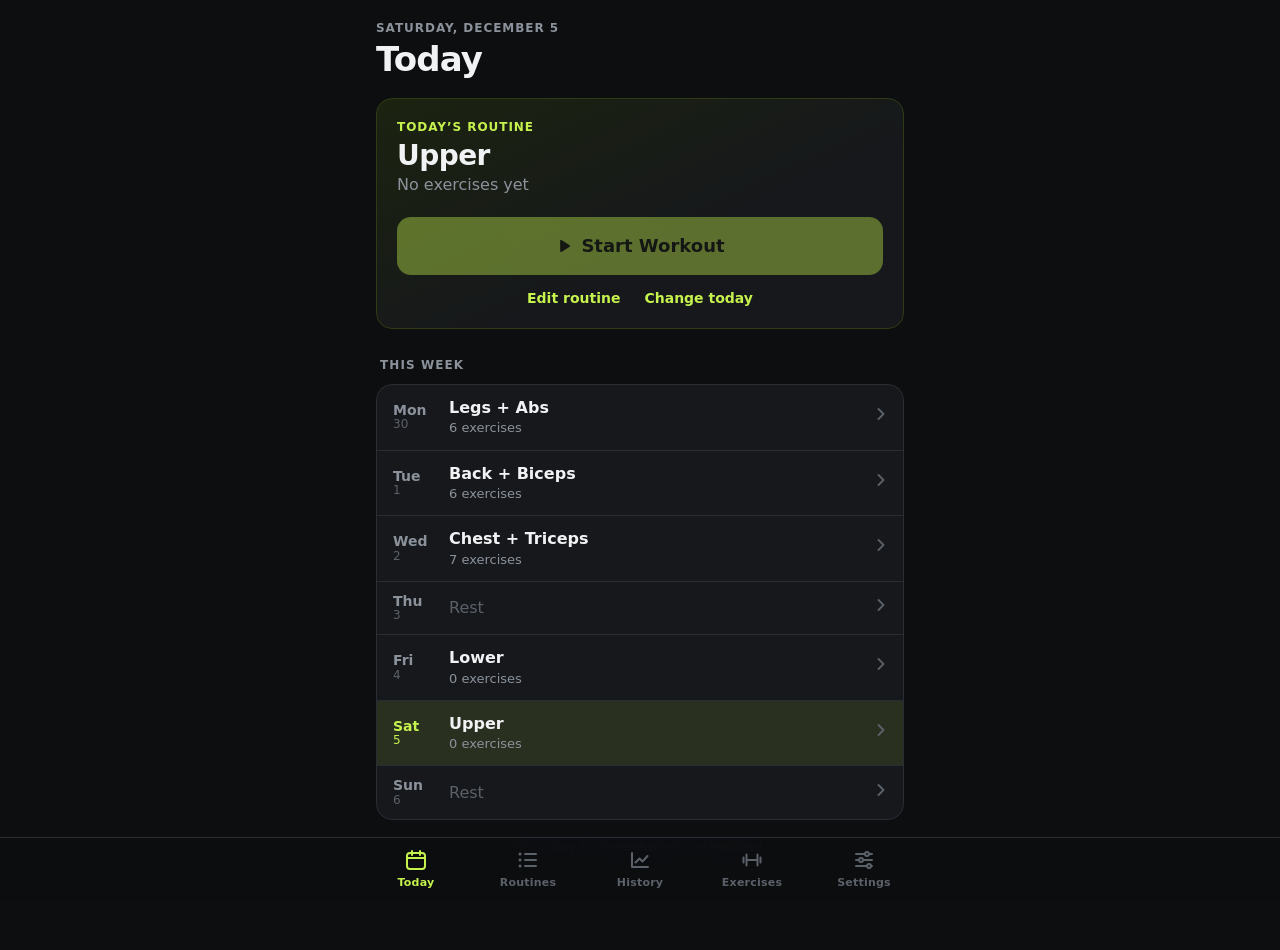
==== index.html @ bd248560 "Setline: first version Personal workout tracker PWA: routines and weekly schedule, live set logging " ====
<!doctype html>
<!--
  index.html — the single page that hosts the whole app.
  There is no build step: the browser loads css/app.css and js/app.js directly.
  js/app.js then draws each "screen" into <main id="view"> based on the URL hash
  (#/home, #/routines, ...). All paths are relative so the app also works when
  GitHub Pages serves it from a sub-folder like /setline/.
-->
<html lang="en">
<head>
  <meta charset="utf-8">
  <meta name="viewport" content="width=device-width, initial-scale=1, viewport-fit=cover">
  <meta name="theme-color" content="#0d0e10">
  <meta name="color-scheme" content="dark">
  <title>Setline</title>
  <meta name="description" content="Personal workout tracker">

  <!-- PWA: the manifest tells the phone the app's name, icon and colours for "Add to Home Screen". -->
  <link rel="manifest" href="manifest.webmanifest">
  <link rel="icon" type="image/png" sizes="32x32" href="icons/favicon-32.png">
  <!-- iPhone/iPad read these instead of the manifest. -->
  <link rel="apple-touch-icon" href="icons/apple-touch-icon.png">
  <meta name="apple-mobile-web-app-capable" content="yes">
  <meta name="mobile-web-app-capable" content="yes">
  <meta name="apple-mobile-web-app-title" content="Setline">
  <meta name="apple-mobile-web-app-status-bar-style" content="black-translucent">

  <link rel="stylesheet" href="css/app.css">
  <!-- type="module" lets us use import/export between JS files. -->
  <script type="module" src="js/app.js"></script>
</head>
<body>
  <main id="view" class="view" aria-live="polite"></main>

  <!-- Bottom tab bar. app.js adds the "active" class to the current tab. -->
  <nav class="tabbar" aria-label="Main">
    <a href="#/home" data-tab="home">
      <svg viewBox="0 0 24 24" fill="none" stroke="currentColor" stroke-width="2" stroke-linecap="round" stroke-linejoin="round"><rect x="3" y="5" width="18" height="16" rx="3"/><path d="M3 10h18M8 3v4M16 3v4"/></svg>
      <span>Today</span>
    </a>
    <a href="#/routines" data-tab="routines">
      <svg viewBox="0 0 24 24" fill="none" stroke="currentColor" stroke-width="2" stroke-linecap="round" stroke-linejoin="round"><path d="M9 6h11M9 12h11M9 18h11"/><path d="M4 6h.01M4 12h.01M4 18h.01" stroke-width="3"/></svg>
      <span>Routines</span>
    </a>
    <a href="#/history" data-tab="history">
      <svg viewBox="0 0 24 24" fill="none" stroke="currentColor" stroke-width="2" stroke-linecap="round" stroke-linejoin="round"><path d="M4 19V5M4 19h16"/><path d="M7.5 14.5l4-4 3 3 5-5.5"/></svg>
      <span>History</span>
    </a>
    <a href="#/exercises" data-tab="exercises">
      <svg viewBox="0 0 24 24" fill="none" stroke="currentColor" stroke-width="2" stroke-linecap="round" stroke-linejoin="round"><path d="M6.5 6.5v11M17.5 6.5v11M3.5 9.5v5M20.5 9.5v5M6.5 12h11"/></svg>
      <span>Exercises</span>
    </a>
    <a href="#/settings" data-tab="settings">
      <svg viewBox="0 0 24 24" fill="none" stroke="currentColor" stroke-width="2" stroke-linecap="round" stroke-linejoin="round"><path d="M4 6h9M17 6h3M4 12h3M11 12h9M4 18h11M19 18h1"/><circle cx="15" cy="6" r="2"/><circle cx="9" cy="12" r="2"/><circle cx="17" cy="18" r="2"/></svg>
      <span>Settings</span>
    </a>
  </nav>
</body>
</html>
---- css/app.css ----
/*
  app.css — all styles. Mobile-first: the base styles target phones, and the
  layout is capped at 560px wide so it also looks right on a desktop browser.
  Colours live in CSS variables (custom properties) at the top, so the whole
  look can be changed in one place.
*/

:root {
  --bg: #0d0e10;
  --surface: #16181b;
  --surface-2: #1e2125;
  --surface-3: #282c31;
  --line: #2a2e34;
  --text: #f1f2f4;
  --muted: #8b929b;
  --faint: #5b6169;

  --accent: #c6f24e;          /* Setline lime */
  --accent-ink: #11150a;      /* text on top of the accent */
  --accent-soft: rgba(198, 242, 78, 0.11);

  --warmup: #f6c344;
  --failure: #ff6363;
  --drop: #a98bff;
  --danger: #ff6363;

  --radius: 16px;
  --tabbar-h: 62px;
  --safe-top: env(safe-area-inset-top, 0px);
  --safe-bottom: env(safe-area-inset-bottom, 0px);
  color-scheme: dark;
}

* { box-sizing: border-box; }
html, body {
  margin: 0;
  background: var(--bg);
  color: var(--text);
  font: 16px/1.4 system-ui, -apple-system, "Segoe UI", Roboto, sans-serif;
  -webkit-font-smoothing: antialiased;
}
body { min-height: 100dvh; -webkit-tap-highlight-color: transparent; overscroll-behavior-y: none; }
button, input, select { font: inherit; color: inherit; }
button { cursor: pointer; background: none; border: 0; padding: 0; }
a { color: inherit; text-decoration: none; }
ul.plain { list-style: none; margin: 0; padding: 0; }
[hidden] { display: none !important; }
:focus-visible { outline: 2px solid var(--accent); outline-offset: 2px; }

.view {
  max-width: 560px;
  margin: 0 auto;
  padding: calc(var(--safe-top) + 12px) 16px calc(var(--tabbar-h) + var(--safe-bottom) + 32px);
}

/* ---------- tab bar ---------- */
.tabbar {
  position: fixed; left: 0; right: 0; bottom: 0; z-index: 10;
  display: flex; justify-content: center;
  padding-bottom: var(--safe-bottom);
  background: rgba(13, 14, 16, 0.9);
  backdrop-filter: blur(14px);
  -webkit-backdrop-filter: blur(14px);
  border-top: 1px solid var(--line);
}
.tabbar a {
  flex: 1; max-width: 140px; height: var(--tabbar-h);
  display: flex; flex-direction: column; align-items: center; justify-content: center; gap: 3px;
  color: var(--faint); font-size: 11px; font-weight: 700; letter-spacing: 0.02em;
}
.tabbar svg { width: 24px; height: 24px; }
.tabbar a.active { color: var(--accent); }

/* ---------- type & layout ---------- */
svg.i { width: 20px; height: 20px; flex: none; }
.page-head { display: flex; align-items: flex-end; justify-content: space-between; gap: 12px; margin: 8px 0 20px; }
.page-head h1 { margin: 0; font-size: 34px; line-height: 1.1; letter-spacing: -0.025em; }
.eyebrow { margin: 0 0 4px; color: var(--muted); font-size: 12px; font-weight: 700; text-transform: uppercase; letter-spacing: 0.08em; }
.eyebrow.accent { color: var(--accent); }
.section-title { margin: 28px 4px 10px; color: var(--muted); font-size: 12px; font-weight: 800; text-transform: uppercase; letter-spacing: 0.09em; }
.muted { color: var(--muted); }
.small { font-size: 14px; }
.footnote { margin: 18px 4px 0; color: var(--faint); font-size: 13px; text-align: center; }
.card { background: var(--surface); border: 1px solid var(--line); border-radius: var(--radius); }
.card.pad { padding: 16px; }
.card.pad > p:first-child { margin-top: 0; }
.stack { display: flex; flex-direction: column; gap: 12px; }
.empty { padding: 32px 20px; text-align: center; color: var(--muted); }
.empty h3 { margin: 0 0 6px; color: var(--text); font-size: 18px; }
.empty p { margin: 0 0 18px; }
.chips { display: flex; flex-wrap: wrap; gap: 4px; margin-top: 8px; }
.chip { padding: 2px 9px; border-radius: 999px; background: var(--accent-soft); color: var(--accent); font-size: 12px; font-weight: 800; }
.tag { display: inline-flex; align-items: center; gap: 4px; padding: 2px 8px; border-radius: 6px; background: var(--surface-3); color: var(--muted); font-size: 11px; font-weight: 800; letter-spacing: 0.04em; text-transform: uppercase; }
.tag svg.i { width: 12px; height: 12px; }
.link { color: var(--accent); font-weight: 700; font-size: 14px; }

/* ---------- buttons ---------- */
.btn {
  display: inline-flex; align-items: center; justify-content: center; gap: 8px;
  height: 48px; padding: 0 20px; border-radius: 12px;
  background: var(--surface-3); font-weight: 750; white-space: nowrap;
  transition: transform 0.08s, opacity 0.15s;
}
.btn:active:not(:disabled) { transform: scale(0.97); }
.btn:disabled { opacity: 0.4; cursor: default; }
.btn-primary { background: var(--accent); color: var(--accent-ink); }
.btn-block { width: 100%; }
.btn-big { height: 58px; font-size: 18px; border-radius: 14px; }
.btn-small { height: 36px; padding: 0 14px; border-radius: 999px; font-size: 14px; }
.btn-small svg.i { width: 16px; height: 16px; }
.btn-danger { background: rgba(255, 99, 99, 0.14); color: var(--danger); }
.btn-ghost-danger { background: none; color: var(--danger); margin-top: 8px; }
.icon-btn {
  width: 40px; height: 40px; flex: none; display: inline-grid; place-items: center;
  border-radius: 10px; color: var(--muted);
}
.icon-btn:active:not(:disabled) { background: var(--surface-3); color: var(--text); }
.icon-btn:disabled { opacity: 0.2; cursor: default; }
.icon-btn.small { width: 36px; height: 36px; margin: 0 auto; color: var(--faint); }
.icon-btn.small svg.i { width: 16px; height: 16px; }

/* ---------- Today screen ---------- */
.today { padding: 20px; background: linear-gradient(155deg, #1c2310 0%, var(--surface) 60%); border-color: #2f3b15; }
.today.rest { background: var(--surface); border-color: var(--line); }
.today h2 { margin: 0 0 2px; font-size: 28px; letter-spacing: -0.02em; line-height: 1.15; }
.today .muted { margin: 0 0 20px; }
.start-btn svg.i { width: 18px; height: 18px; }
.today-links { display: flex; justify-content: center; gap: 24px; margin-top: 14px; }

.week { overflow: hidden; }
.week li + li { border-top: 1px solid var(--line); }
.week button { width: 100%; display: grid; grid-template-columns: 44px 1fr auto; align-items: center; gap: 12px; padding: 12px 12px 12px 16px; text-align: left; }
.week .day { display: flex; flex-direction: column; line-height: 1.1; }
.week .day b { font-size: 14px; color: var(--muted); }
.week .day small { font-size: 12px; color: var(--faint); font-variant-numeric: tabular-nums; }
.week .plan { display: flex; flex-direction: column; font-weight: 650; min-width: 0; }
.week .plan small { color: var(--muted); font-size: 13px; font-weight: 500; }
.week .plan.rest { color: var(--faint); font-weight: 500; }
.week .chev { color: var(--faint); }
.week .today-row { background: var(--accent-soft); }
.week .today-row .day b, .week .today-row .day small { color: var(--accent); }

/* ---------- routine list ---------- */
.routine-card { display: flex; align-items: center; padding-right: 6px; }
.routine-main { flex: 1; min-width: 0; padding: 14px 8px 14px 16px; }
.routine-name { font-size: 17px; font-weight: 750; }
.routine-meta { margin-top: 2px; color: var(--muted); font-size: 14px; }
.routine-actions { display: flex; }

/* ---------- routine editor ---------- */
.topbar { display: grid; grid-template-columns: 40px 1fr 40px; align-items: center; gap: 8px; margin: 0 -6px 16px; }
.topbar-title { min-width: 0; font-size: 19px; font-weight: 800; text-align: center; overflow: hidden; text-overflow: ellipsis; white-space: nowrap; }

.ex-card { padding: 14px 0 10px; }
.ex-head { display: flex; align-items: flex-start; gap: 8px; padding: 0 6px 0 16px; }
.ex-title { flex: 1; min-width: 0; }
.ex-name { color: var(--accent); font-size: 17px; font-weight: 750; }
.ex-sub { color: var(--muted); font-size: 13px; }
.target-row { display: flex; align-items: center; gap: 10px; padding: 8px 16px 6px; color: var(--muted); font-size: 14px; font-weight: 600; }
.target-input {
  width: 90px; height: 34px; padding: 0 10px; border-radius: 8px;
  border: 1px solid var(--line); background: var(--surface-2);
  font-size: 16px; font-weight: 700; text-align: center;
}
.target-input:focus { outline: none; border-color: var(--accent); }
.target-input::placeholder { color: var(--faint); font-weight: 500; }

/* The set table: SET | LBS | REPS | (remove). Stage 2 adds PREVIOUS and ✓. */
.set-grid { display: grid; grid-template-columns: 48px 1fr 1fr 40px; align-items: center; column-gap: 8px; padding: 0 8px 0 12px; }
.set-grid.timed { grid-template-columns: 48px 1fr 40px; }
.set-head { height: 30px; color: var(--faint); font-size: 11px; font-weight: 800; letter-spacing: 0.09em; text-transform: uppercase; }
.set-head > span { text-align: center; }
.set-row { height: 46px; }

.set-badge {
  width: 36px; height: 32px; margin: 0 auto; border-radius: 8px;
  display: grid; place-items: center;
  background: var(--surface-2); font-weight: 800; font-variant-numeric: tabular-nums;
}
.set-badge.type-warmup { color: var(--warmup); }
.set-badge.type-failure { color: var(--failure); }
.set-badge.type-drop { color: var(--drop); }

.cell-input {
  width: 100%; height: 36px; padding: 0 4px; border-radius: 8px;
  border: 1px solid transparent; background: var(--surface-2);
  font-size: 16px; font-weight: 700; text-align: center; font-variant-numeric: tabular-nums;
}
.cell-input:focus { outline: none; border-color: var(--accent); background: var(--surface-3); }
.cell-input::placeholder { color: var(--faint); font-weight: 500; }
.cell-input.invalid { border-color: var(--danger); }

.add-set {
  display: flex; align-items: center; justify-content: center; gap: 6px;
  width: calc(100% - 24px); height: 38px; margin: 8px 12px 0;
  border-radius: 10px; background: var(--surface-2); font-size: 14px; font-weight: 750;
}
.add-set svg.i { width: 16px; height: 16px; }
.add-exercise { margin-top: 16px; }

/* ---------- exercise library ---------- */
.search {
  display: flex; align-items: center; gap: 10px; height: 46px; padding: 0 14px; margin-bottom: 8px;
  border-radius: 12px; background: var(--surface-2); color: var(--muted);
}
.search input { flex: 1; min-width: 0; border: 0; outline: none; background: transparent; font-size: 16px; }
.list { overflow: hidden; }
.ex-row { width: 100%; display: flex; align-items: center; justify-content: space-between; gap: 12px; padding: 14px 16px; text-align: left; }
.ex-row + .ex-row { border-top: 1px solid var(--line); }
.ex-row:active { background: var(--surface-2); }
.ex-row-name { font-weight: 600; }
.ex-row-tags { display: flex; gap: 6px; }

/* ---------- bottom sheets ---------- */
.sheet-backdrop {
  position: fixed; inset: 0; z-index: 50;
  display: flex; align-items: flex-end; justify-content: center;
  background: rgba(0, 0, 0, 0); transition: background 0.2s;
}
.sheet-backdrop.open { background: rgba(0, 0, 0, 0.6); }
.sheet {
  width: 100%; max-width: 560px; max-height: 88dvh; overflow-y: auto;
  padding: 8px 16px calc(20px + var(--safe-bottom));
  background: var(--surface); border: 1px solid var(--line); border-bottom: 0; border-radius: 22px 22px 0 0;
  transform: translateY(100%); transition: transform 0.22s cubic-bezier(0.2, 0.8, 0.2, 1);
}
.sheet-tall { height: 88dvh; }
.sheet-backdrop.open .sheet { transform: none; }
.sheet-handle { width: 40px; height: 5px; margin: 4px auto 12px; border-radius: 3px; background: var(--surface-3); }
.sheet-title { margin: 0 0 14px; font-size: 18px; text-align: center; }
.sheet-message { margin: 0 0 16px; color: var(--muted); text-align: center; }
.sheet-actions { display: flex; gap: 10px; margin-top: 16px; }
.sheet-actions .btn { flex: 1; }
.picker-list { margin-top: 4px; }
.picker-list .section-title { margin-top: 20px; }
.sheet .search + .btn { margin-bottom: 4px; }

.action-list { display: flex; flex-direction: column; gap: 2px; }
.action-item { display: flex; align-items: center; gap: 12px; min-height: 52px; padding: 0 12px; border-radius: 12px; font-weight: 650; text-align: left; }
.action-item:active:not(:disabled), .action-item.active { background: var(--surface-2); }
.action-item:disabled { opacity: 0.3; cursor: default; }
.action-item.danger { color: var(--danger); }
.action-label { flex: 1; }
.action-item svg.i { color: var(--accent); }
.action-item .set-badge { margin: 0; }

/* ---------- forms ---------- */
.field { display: flex; flex-direction: column; gap: 6px; margin-bottom: 16px; }
.field-label { color: var(--muted); font-size: 13px; font-weight: 700; }
.input {
  width: 100%; height: 48px; padding: 0 14px; border-radius: 12px;
  border: 1px solid var(--line); background: var(--surface-2); font-size: 16px;
}
.input:focus { outline: none; border-color: var(--accent); }
select.input {
  appearance: none; -webkit-appearance: none; padding-right: 40px;
  background-image: url("data:image/svg+xml,%3Csvg xmlns='http://www.w3.org/2000/svg' viewBox='0 0 24 24' fill='none' stroke='%238b929b' stroke-width='2.2' stroke-linecap='round'%3E%3Cpath d='M6 9l6 6 6-6'/%3E%3C/svg%3E");
  background-repeat: no-repeat; background-position: right 12px center; background-size: 18px;
}
.segmented { display: flex; gap: 4px; padding: 4px; border-radius: 12px; background: var(--surface-2); }
.segmented button { flex: 1; min-height: 40px; padding: 0 6px; border-radius: 9px; color: var(--muted); font-size: 14px; font-weight: 750; }
.segmented button.on { background: var(--surface-3); color: var(--text); box-shadow: inset 0 0 0 1px var(--line); }

/* ---------- toast ---------- */
.toast {
  position: fixed; left: 50%; bottom: calc(var(--tabbar-h) + var(--safe-bottom) + 16px); z-index: 60;
  max-width: calc(100% - 32px); padding: 10px 18px; border-radius: 999px;
  background: var(--text); color: var(--bg); font-size: 14px; font-weight: 700; text-align: center;
  opacity: 0; transform: translate(-50%, 8px); transition: opacity 0.2s, transform 0.2s;
}
.toast.show { opacity: 1; transform: translate(-50%, 0); }

/* ---------- live workout (stage 2) ---------- */
body.in-workout .tabbar { display: none; }
body.in-workout .view { padding-bottom: calc(var(--safe-bottom) + 40px); }
.workout-bar { grid-template-columns: 40px 1fr auto; margin-right: 0; }

.stats {
  display: grid; grid-template-columns: repeat(3, 1fr); gap: 8px; margin: -4px 0 16px;
}
.stats > div { display: flex; flex-direction: column; padding: 10px 12px; border-radius: 12px; background: var(--surface); border: 1px solid var(--line); }
.stats span { color: var(--muted); font-size: 11px; font-weight: 800; letter-spacing: 0.08em; text-transform: uppercase; }
.stats b { font-size: 17px; font-variant-numeric: tabular-nums; white-space: nowrap; }

/* SET | PREVIOUS | LBS | REPS | ✓ */
.set-grid.live { grid-template-columns: 40px minmax(0, 1fr) 64px 52px 40px; column-gap: 6px; padding: 0 8px; }
.set-grid.live.timed { grid-template-columns: 40px minmax(0, 1fr) 84px 40px; }
.set-head svg.i { width: 14px; height: 14px; margin: 0 auto; display: block; }

.prev-cell {
  min-width: 0; height: 36px; padding: 0 2px;
  color: var(--muted); font-size: 13px; font-weight: 600; font-variant-numeric: tabular-nums;
  white-space: nowrap; overflow: hidden; text-overflow: ellipsis; text-align: center;
}
.prev-cell:disabled { color: var(--faint); cursor: default; }

.check {
  width: 36px; height: 32px; margin: 0 auto; border-radius: 8px;
  display: grid; place-items: center; background: var(--surface-3); color: var(--faint);
}
.check svg.i { width: 18px; height: 18px; }
.check.on { background: var(--accent); color: var(--accent-ink); }

/* A completed row gets a lime tint, like a ticked-off line on paper. */
.set-row.done { background: var(--accent-soft); }
.set-row.done .cell-input { background: transparent; }
.ex-card.complete { border-color: #3a4a18; }
.ex-card { overflow: hidden; }

/* "Workout in progress" bar shown above the tabs on other screens */
.resume-bar {
  position: fixed; z-index: 9; left: 50%; transform: translateX(-50%);
  bottom: calc(var(--tabbar-h) + var(--safe-bottom) + 10px);
  width: calc(100% - 24px); max-width: 536px; height: 52px; padding: 0 14px;
  display: flex; align-items: center; gap: 10px;
  border-radius: 14px; background: var(--accent); color: var(--accent-ink); font-weight: 750;
  box-shadow: 0 8px 24px rgba(0, 0, 0, 0.45);
}
.resume-name { flex: 1; min-width: 0; overflow: hidden; text-overflow: ellipsis; white-space: nowrap; }
.resume-clock { font-variant-numeric: tabular-nums; opacity: 0.75; }
.resume-cta { display: flex; align-items: center; gap: 2px; }
.pulse { width: 9px; height: 9px; border-radius: 50%; background: var(--accent-ink); animation: pulse 1.6s infinite; }
@keyframes pulse { 50% { opacity: 0.25; } }
body.has-resume .view { padding-bottom: calc(var(--tabbar-h) + var(--safe-bottom) + 96px); }
body.has-resume .toast { bottom: calc(var(--tabbar-h) + var(--safe-bottom) + 76px); }

/* ---------- history, stats, charts (stage 3) ---------- */
.tabbar a { max-width: 112px; }

.bw-card { display: flex; align-items: center; justify-content: space-between; gap: 12px; padding: 16px; }
.bw-card p { margin: 0; }
.bw-now { font-size: 26px; font-weight: 800; letter-spacing: -0.02em; font-variant-numeric: tabular-nums; }
.bw-now small { font-size: 15px; color: var(--muted); font-weight: 600; }
.bw-now.muted { font-size: 17px; font-weight: 600; }
.week-summary { margin: 14px 4px 0; color: var(--muted); font-size: 14px; }
.week-summary b { color: var(--text); }

.workout-card { display: block; padding: 14px 16px; }
.workout-card:active { background: var(--surface-2); }
.wc-name { font-size: 17px; font-weight: 750; }
.wc-date { color: var(--muted); font-size: 13px; }
.wc-stats { display: grid; grid-template-columns: repeat(3, 1fr); gap: 8px; margin: 12px 0 10px; }
.wc-stats > div { display: flex; flex-direction: column; }
.wc-stats span { color: var(--faint); font-size: 11px; font-weight: 800; letter-spacing: 0.08em; text-transform: uppercase; }
.wc-stats b { font-variant-numeric: tabular-nums; }
.wc-exercises { color: var(--muted); font-size: 13px; overflow: hidden; text-overflow: ellipsis; white-space: nowrap; }

.detail-date { margin: -8px 0 16px; color: var(--muted); font-size: 14px; text-align: center; }
.done-sets { display: flex; flex-direction: column; gap: 4px; padding: 10px 16px 4px; }
.done-set { display: flex; align-items: center; gap: 12px; font-weight: 600; font-variant-numeric: tabular-nums; }
.done-set .set-badge { width: 30px; height: 26px; margin: 0; font-size: 13px; }
.best-tag { margin-left: auto; color: var(--accent); font-size: 11px; font-weight: 800; text-transform: uppercase; letter-spacing: 0.06em; }
a.ex-title:active .ex-sub { color: var(--text); }

.stats.records.four { grid-template-columns: repeat(2, 1fr); }
.stats.records b { font-size: 16px; white-space: normal; }
.chart-card { padding: 12px; margin-top: 4px; }
.chart-card .segmented { margin-bottom: 8px; }
.session { display: block; padding: 12px 0 10px; }
.session-head { display: flex; align-items: center; justify-content: space-between; gap: 8px; padding: 0 16px; }
.session-head .chips { margin: 0; }
.session .done-sets { padding-top: 8px; }

/* chart */
.chart { position: relative; outline: none; border-radius: 10px; }
.chart:focus-visible { box-shadow: 0 0 0 2px var(--accent); }
.chart svg { display: block; touch-action: pan-y; }
.chart .grid { stroke: var(--line); stroke-width: 1; }
.chart .axis { fill: var(--faint); font-size: 11px; font-weight: 600; font-variant-numeric: tabular-nums; }
.chart .line { fill: none; stroke: var(--accent); stroke-width: 2; stroke-linejoin: round; stroke-linecap: round; }
.chart .area { fill: var(--accent); opacity: 0.1; }
.chart .dot { fill: var(--accent); stroke: var(--surface); stroke-width: 2; }
.chart .crosshair { stroke: var(--muted); stroke-width: 1; }
.chart .hit { fill: transparent; cursor: crosshair; }
.chart-empty { margin: 0; padding: 48px 12px; color: var(--muted); text-align: center; }
.chart-tip {
  position: absolute; pointer-events: none; z-index: 2;
  display: flex; flex-direction: column; padding: 6px 10px; border-radius: 8px;
  background: var(--surface-3); border: 1px solid var(--line); box-shadow: 0 6px 16px rgba(0, 0, 0, 0.4);
  font-size: 12px; color: var(--muted); white-space: nowrap;
}
.chart-tip b { color: var(--text); font-size: 14px; font-variant-numeric: tabular-nums; }

/* body weight */
.bw-inputs { display: grid; grid-template-columns: 1fr 1fr; gap: 10px; margin-bottom: 12px; }
.bw-form p { margin: 10px 0 0; text-align: center; }
input[type="date"].input { color-scheme: dark; }
.bw-row { display: grid; grid-template-columns: 1fr auto 52px 36px; align-items: center; gap: 8px; padding: 8px 8px 8px 16px; }
.bw-row + .bw-row { border-top: 1px solid var(--line); }
.bw-date { color: var(--muted); font-size: 14px; }
.bw-row b { font-variant-numeric: tabular-nums; }
.bw-diff { color: var(--faint); font-size: 13px; text-align: right; font-variant-numeric: tabular-nums; }

/* ---------- PWA + backup (stage 4) ---------- */
.update-bar {
  position: fixed; z-index: 70; left: 50%; transform: translateX(-50%);
  top: calc(var(--safe-top) + 10px); width: calc(100% - 24px); max-width: 536px;
  display: flex; align-items: center; justify-content: space-between; gap: 12px;
  padding: 10px 10px 10px 16px; border-radius: 14px;
  background: var(--surface-3); border: 1px solid var(--line); box-shadow: 0 8px 24px rgba(0, 0, 0, 0.5);
  font-size: 14px; font-weight: 650;
}

.backup-reminder {
  display: flex; flex-direction: column; gap: 12px; margin-bottom: 12px; padding: 14px 16px;
  border-color: rgba(246, 195, 68, 0.35); background: rgba(246, 195, 68, 0.07);
}
.backup-reminder b { color: var(--warmup); }
.backup-reminder p { margin: 2px 0 0; color: var(--muted); font-size: 14px; }
.backup-reminder-actions { display: flex; justify-content: flex-end; gap: 8px; }

.backup-status { margin: 0 0 6px !important; font-weight: 700; }
.backup-status.due { color: var(--warmup); }
.backup-actions { display: flex; gap: 10px; margin-top: 14px; }
.backup-actions .btn { flex: 1; }
.info-row { display: flex; justify-content: space-between; gap: 12px; padding: 13px 16px; font-size: 14px; }
.info-row + .info-row { border-top: 1px solid var(--line); }
.info-row span { color: var(--muted); }
.info-row b { text-align: right; font-weight: 650; }
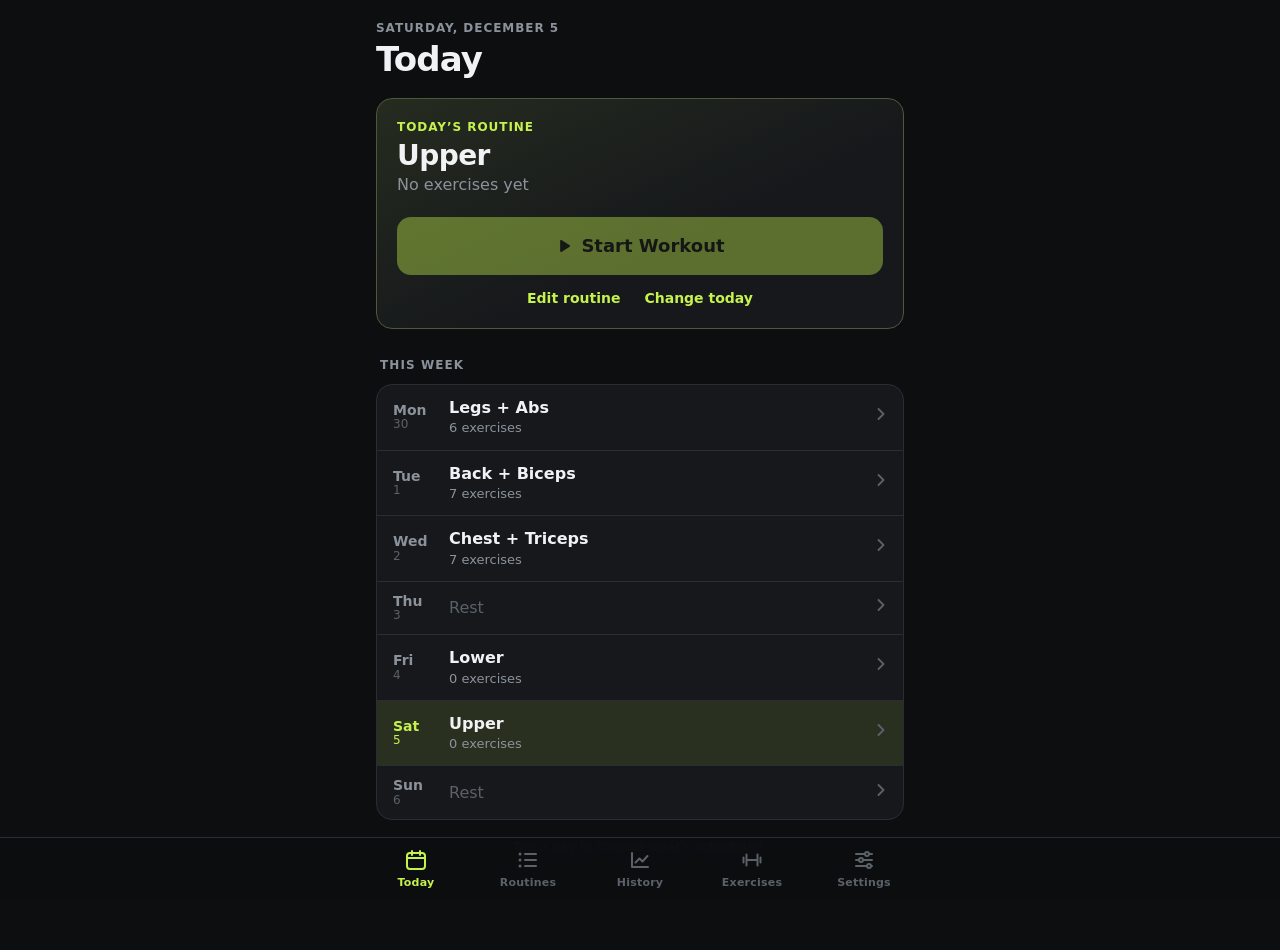
==== commit 7735822e: "Add colour themes: 6 accent colours and 3 backgrounds Settings → Appearance: Lime, Mint, Sky, Ember," ====
--- a/index.html
+++ b/index.html
@@ -25,6 +25,14 @@
   <meta name="apple-mobile-web-app-title" content="Setline">
   <meta name="apple-mobile-web-app-status-bar-style" content="black-translucent">
 
+  <!-- Apply your saved colour theme before anything draws (see js/theme.js). -->
+  <script>
+    try {
+      var t = JSON.parse(localStorage.getItem('setline-theme') || '{}');
+      if (t.accent && t.accent !== 'lime') document.documentElement.dataset.accent = t.accent;
+      if (t.bg && t.bg !== 'dark') document.documentElement.dataset.bg = t.bg;
+    } catch (e) {}
+  </script>
   <link rel="stylesheet" href="css/app.css">
   <!-- type="module" lets us use import/export between JS files. -->
   <script type="module" src="js/app.js"></script>
--- a/css/app.css
+++ b/css/app.css
@@ -17,7 +17,7 @@
 
   --accent: #c6f24e;          /* Setline lime */
   --accent-ink: #11150a;      /* text on top of the accent */
-  --accent-soft: rgba(198, 242, 78, 0.11);
+  --accent-soft: color-mix(in srgb, var(--accent) 11%, transparent); /* tints follow the accent */
 
   --warmup: #f6c344;
   --failure: #ff6363;
@@ -58,7 +58,7 @@
   position: fixed; left: 0; right: 0; bottom: 0; z-index: 10;
   display: flex; justify-content: center;
   padding-bottom: var(--safe-bottom);
-  background: rgba(13, 14, 16, 0.9);
+  background: color-mix(in srgb, var(--bg) 90%, transparent);
   backdrop-filter: blur(14px);
   -webkit-backdrop-filter: blur(14px);
   border-top: 1px solid var(--line);
@@ -120,7 +120,7 @@
 .icon-btn.small svg.i { width: 16px; height: 16px; }
 
 /* ---------- Today screen ---------- */
-.today { padding: 20px; background: linear-gradient(155deg, #1c2310 0%, var(--surface) 60%); border-color: #2f3b15; }
+.today { padding: 20px; background: linear-gradient(155deg, color-mix(in srgb, var(--accent) 9%, var(--surface)) 0%, var(--surface) 60%); border-color: color-mix(in srgb, var(--accent) 22%, var(--line)); }
 .today.rest { background: var(--surface); border-color: var(--line); }
 .today h2 { margin: 0 0 2px; font-size: 28px; letter-spacing: -0.02em; line-height: 1.15; }
 .today .muted { margin: 0 0 20px; }
@@ -304,7 +304,7 @@
 /* A completed row gets a lime tint, like a ticked-off line on paper. */
 .set-row.done { background: var(--accent-soft); }
 .set-row.done .cell-input { background: transparent; }
-.ex-card.complete { border-color: #3a4a18; }
+.ex-card.complete { border-color: color-mix(in srgb, var(--accent) 30%, var(--line)); }
 .ex-card { overflow: hidden; }
 
 /* "Workout in progress" bar shown above the tabs on other screens */
@@ -417,3 +417,80 @@
 .info-row + .info-row { border-top: 1px solid var(--line); }
 .info-row span { color: var(--muted); }
 .info-row b { text-align: right; font-weight: 650; }
+
+/* ---------- edit a past workout ---------- */
+.edit-details .field:last-child { margin-bottom: 0; }
+.edit-row { display: grid; grid-template-columns: minmax(0, 1fr) 88px; gap: 10px; }
+.edit-row .input { min-width: 0; width: 100%; }
+.edit-row .field { margin-bottom: 0; }
+input[type="datetime-local"].input { color-scheme: dark; padding-right: 8px; min-width: 0; }
+.input.invalid { border-color: var(--danger); }
+.stats.two { grid-template-columns: repeat(2, 1fr); margin-top: 12px; }
+
+/* ---------- calendar ---------- */
+.cal-card-count { font-size: 22px; font-weight: 800; letter-spacing: -0.02em; }
+.cal-card-count small { font-size: 14px; color: var(--muted); font-weight: 600; letter-spacing: 0; }
+.week-dots { display: flex; gap: 6px; margin-top: 8px; }
+.week-dot {
+  width: 26px; height: 26px; border-radius: 50%; display: grid; place-items: center;
+  background: var(--surface-2); color: var(--faint); font-size: 11px; font-weight: 800;
+}
+.week-dot.on { background: var(--accent); color: var(--accent-ink); }
+.week-dot.is-today { box-shadow: 0 0 0 2px var(--muted); }
+
+.calendar { padding: 8px 10px 12px; }
+.cal-head { display: flex; align-items: center; justify-content: space-between; margin-bottom: 6px; }
+.cal-title { display: flex; flex-direction: column; align-items: center; }
+.cal-title b { font-size: 17px; }
+.cal-title span { color: var(--muted); font-size: 12px; font-weight: 600; }
+.cal-grid { display: grid; grid-template-columns: repeat(7, minmax(0, 1fr)); gap: 4px; }
+.cal-weekdays span { text-align: center; color: var(--faint); font-size: 11px; font-weight: 800; padding: 4px 0; }
+.cal-cell {
+  position: relative; height: 44px; min-width: 0; border-radius: 12px;
+  display: flex; flex-direction: column; align-items: center; justify-content: center;
+  font-weight: 700; font-variant-numeric: tabular-nums; color: var(--text);
+}
+.cal-cell.blank { pointer-events: none; }
+.cal-cell.future { color: var(--faint); }
+.cal-cell.has-workout { background: var(--accent); color: var(--accent-ink); }
+.cal-cell small { font-size: 9px; font-weight: 800; line-height: 1; opacity: 0.75; }
+.cal-cell.is-today:not(.has-workout) { box-shadow: inset 0 0 0 2px var(--muted); }
+.cal-cell.selected { box-shadow: 0 0 0 2px var(--bg), 0 0 0 4px var(--text); }
+.cal-cell:active:not(.blank) { transform: scale(0.94); }
+
+.day-panel .section-title { margin-top: 22px; }
+.day-empty { margin: 0 4px 4px; color: var(--muted); }
+.day-workout { display: flex; align-items: center; gap: 10px; padding: 12px 12px 12px 16px; }
+.day-workout-main { flex: 1; min-width: 0; display: flex; flex-direction: column; }
+.day-workout-main b { font-size: 16px; }
+.day-workout-main span { color: var(--muted); font-size: 13px; overflow: hidden; text-overflow: ellipsis; white-space: nowrap; }
+
+/* ---------- themes (Settings → Appearance) ----------
+   js/theme.js sets data-accent / data-bg on <html>. Each theme only swaps the
+   variables at the top of this file; every component already uses them. */
+:root[data-accent="mint"]   { --accent: #3ee0a1; --accent-ink: #032116; }
+:root[data-accent="sky"]    { --accent: #5cb8ff; --accent-ink: #04182b; }
+:root[data-accent="orange"] { --accent: #ff8f4d; --accent-ink: #2a1204; }
+:root[data-accent="pink"]   { --accent: #ff6fb5; --accent-ink: #2b0717; }
+:root[data-accent="mono"]   { --accent: #e9eaec; --accent-ink: #111214; }
+
+:root[data-bg="black"] { --bg: #000000; --surface: #0e0e10; --surface-2: #17171a; --surface-3: #222226; --line: #232327; }
+:root[data-bg="slate"] { --bg: #11151c; --surface: #191e27; --surface-2: #212733; --surface-3: #2b3240; --line: #2c3341; }
+
+/* theme pickers */
+.swatches { display: grid; grid-template-columns: repeat(6, 1fr); gap: 10px; }
+.swatch {
+  aspect-ratio: 1; border-radius: 50%; display: grid; place-items: center;
+  background: var(--sw); color: var(--sw-ink); box-shadow: inset 0 0 0 1px rgba(255, 255, 255, 0.08);
+}
+.swatch svg.i { width: 18px; height: 18px; opacity: 0; }
+.swatch.on { box-shadow: 0 0 0 2px var(--surface), 0 0 0 4px var(--text); }
+.swatch.on svg.i { opacity: 1; }
+.swatch-label { margin: 8px 0 0; text-align: center; color: var(--muted); font-size: 13px; font-weight: 650; }
+.bg-options { display: grid; grid-template-columns: repeat(3, 1fr); gap: 8px; margin-top: 16px; }
+.bg-option {
+  display: flex; flex-direction: column; align-items: center; gap: 6px; padding: 10px 6px;
+  border-radius: 12px; border: 1px solid var(--line); font-size: 13px; font-weight: 700; color: var(--muted);
+}
+.bg-option i { width: 100%; height: 28px; border-radius: 8px; background: var(--prev); border: 1px solid rgba(255, 255, 255, 0.1); }
+.bg-option.on { border-color: var(--accent); color: var(--text); }
